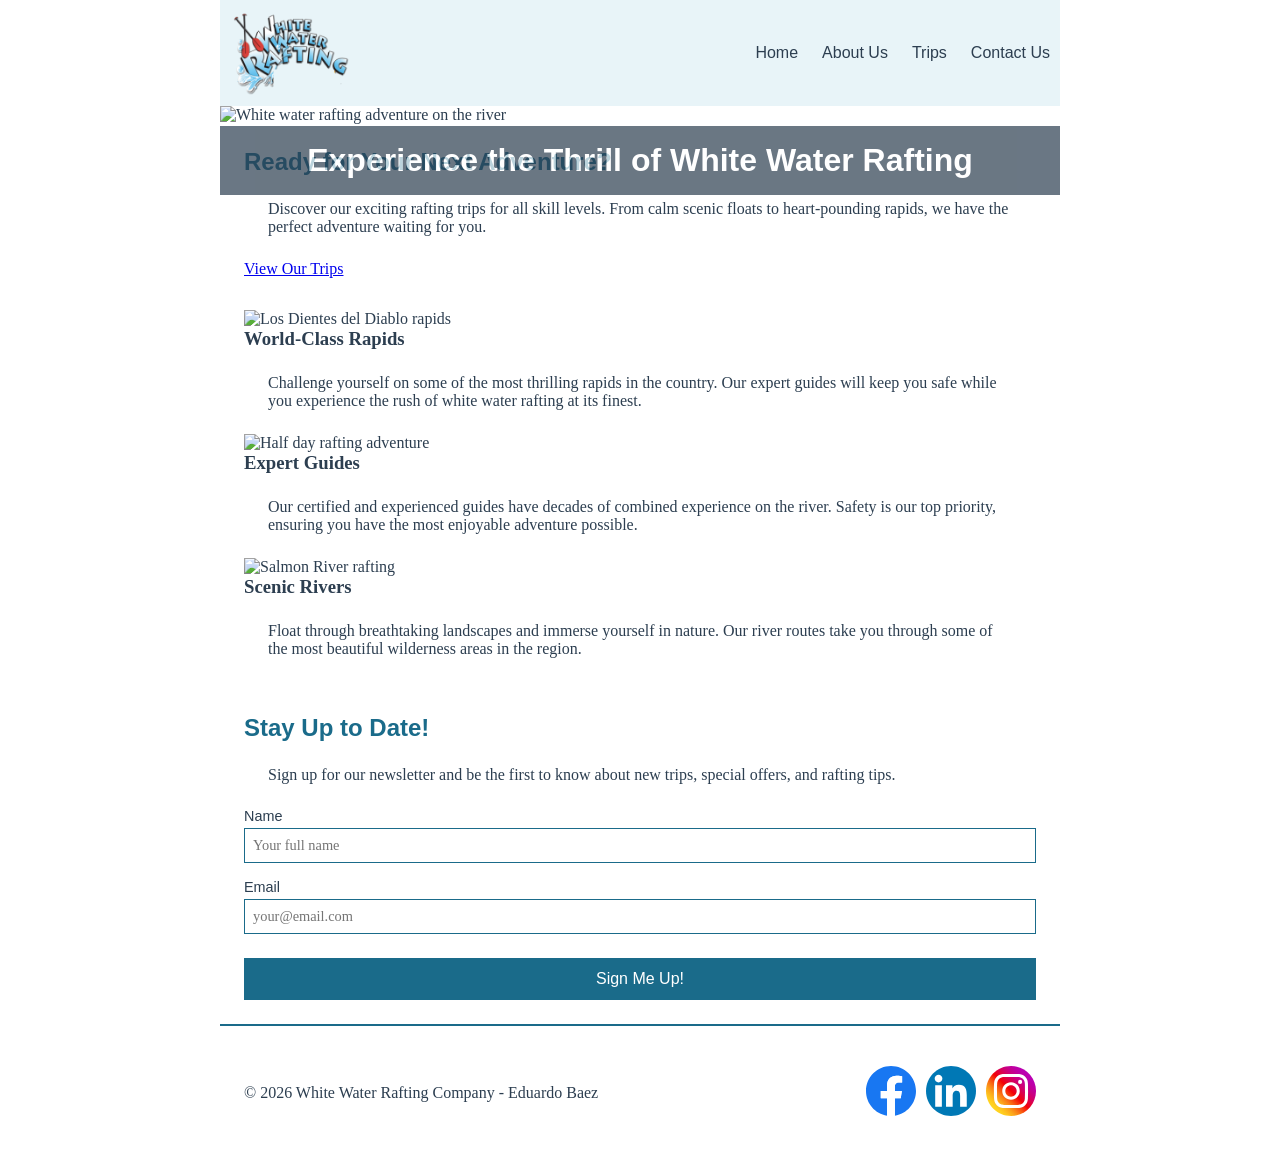
==== wwr/index.html @ 882ae235 "rafting site index page html" ====
<!--17 Jun 2026-->
<!DOCTYPE html>
<html lang="en">

<head>
    <meta charset="UTF-8">
    <meta name="viewport" content="width=device-width, initial-scale=1.0">
    <meta name="description"
      content="White Water Rafting Company - experience the thrill of whitewater rafting with our expert guides. Book your adventure today!">
    <meta name="author" content="Eduardo Baez">
    <title>Home - White Water Rafting Company</title>
    <link rel="stylesheet" href="styles/rafting.css">
</head>

<body>
    <header>
        <img src="images/logo.png" alt="White Water Rafting Company Logo">
        <nav>
            <ul>
                <li><a href="index.html">Home</a></li>
                <li><a href="about.html">About Us</a></li>
                <li><a href="trips.html">Trips</a></li>
                <li><a href="contact.html">Contact Us</a></li>
            </ul>
        </nav>
    </header>

    <main>
        <!-- Hero Section -->
        <div class="hero">
            <img src="images/hero.jpg" alt="White water rafting adventure on the river">
            <h1>Experience the Thrill of White Water Rafting</h1>
        </div>

        <!-- Call to Action -->
        <section class="cta-section">
            <h2>Ready for Your Next Adventure?</h2>
            <p>Discover our exciting rafting trips for all skill levels. From calm scenic floats
                to heart-pounding rapids, we have the perfect adventure waiting for you.</p>
            <a href="trips.html" class="cta-button">View Our Trips</a>
        </section>

        <!-- Grid Content Section -->
        <section class="home-grid">
            <div class="grid-item">
                <img src="images/dientes.jpg" alt="Los Dientes del Diablo rapids">
                <h3>World-Class Rapids</h3>
                <p>Challenge yourself on some of the most thrilling rapids in the country.
                    Our expert guides will keep you safe while you experience the rush of
                    white water rafting at its finest.</p>
            </div>
            <div class="grid-item">
                <img src="images/halfday.jpg" alt="Half day rafting adventure">
                <h3>Expert Guides</h3>
                <p>Our certified and experienced guides have decades of combined experience
                    on the river. Safety is our top priority, ensuring you have the most
                    enjoyable adventure possible.</p>
            </div>
            <div class="grid-item">
                <img src="images/salmon.jpg" alt="Salmon River rafting">
                <h3>Scenic Rivers</h3>
                <p>Float through breathtaking landscapes and immerse yourself in nature.
                    Our river routes take you through some of the most beautiful wilderness
                    areas in the region.</p>
            </div>
        </section>

        <!-- Newsletter Section -->
        <section class="newsletter-section">
            <h2>Stay Up to Date!</h2>
            <p>Sign up for our newsletter and be the first to know about new trips,
                special offers, and rafting tips.</p>
            <form class="newsletter-form" action="#" method="post">
                <div class="form-group">
                    <label for="newsletter-name">Name</label>
                    <input type="text" id="newsletter-name" name="name" placeholder="Your full name"
                      required>
                </div>
                <div class="form-group">
                    <label for="newsletter-email">Email</label>
                    <input type="email" id="newsletter-email" name="email"
                      placeholder="your@email.com" required>
                </div>
                <button type="submit">Sign Me Up!</button>
            </form>
        </section>
    </main>

    <footer>
        <p>© 2026 White Water Rafting Company - Eduardo Baez</p>
        <nav class="socialmedia">
            <a href="https://facebook.com">
                <img src="images/facebook.svg" alt="Facebook Icon">
            </a>
            <a href="https://linkedin.com">
                <img src="images/linkedin.svg" alt="LinkedIn Icon">
            </a>
            <a href="https://instagram.com">
                <img src="images/instagram.svg" alt="Instagram Icon">
            </a>
        </nav>
    </footer>
</body>

</html>
---- wwr/styles/rafting.css ----
:root {
    --primary-color: #1a6b8a;
    --accent1-color: #2c3e50;
    --accent2-color: #e8f4f8;
    --body-font: Georgia, serif;
    --heading-font: 'Arial Black', sans-serif;
}

* {
    margin: 0;
    padding: 0;
    box-sizing: border-box;
}

body {
    font-family: var(--body-font);
    color: var(--accent1-color);
}

header,
main,
footer {
    width: 840px;
    margin: 0 auto;
}

h1,
h2 {
    font-family: var(--heading-font);
    color: var(--primary-color);
}

nav,
p,
section,
article {
    margin: 16px;
    padding: 8px;
}

.socialmedia a {
    text-decoration: none;
}

.hero {
    position: relative;
}

.hero img {
    display: block;
    width: 100%;
    height: auto;
}

h1 {
    position: absolute;
    top: 20px;
    width: 100%;
    padding: 16px;
    text-align: center;
    opacity: 0.7;
    background-color: var(--accent1-color);
    color: #fff;
}

.hero article {
    position: absolute;
    bottom: 20px;
    left: 10px;
    background-color: var(--accent2-color);
    padding: 16px;
    width: 70%;
    opacity: 0.9;
}

.hero article img {
    float: right;
    width: 125px;
    margin: 8px;
}

.socialmedia img {
    width: 50px;
}

/* ===== HEADER: CSS GRID ===== */
header {
    display: grid;
    grid-template-columns: auto 1fr;
    align-items: center;
    padding: 10px;
    background-color: var(--accent2-color);
}

header > img {
    width: 120px;
    height: auto;
}

/* ===== NAV: CSS FLEX ===== */
header nav {
    margin: 0;
    padding: 0;
}

nav ul {
    display: flex;
    list-style: none;
    justify-content: flex-end;
    gap: 24px;
    margin: 0;
    padding: 0;
}

nav ul li a {
    text-decoration: none;
    color: var(--accent1-color);
    font-family: var(--heading-font);
    font-size: 1rem;
}

nav ul li a:hover {
    color: var(--primary-color);
}

/* ===== HISTORY ===== */
#history {
    padding: 20px 0;
}

.history-layout {
    display: grid;
    grid-template-columns: 1fr auto 1fr;
    gap: 20px;
    align-items: start;
    margin-top: 16px;
}

.history-layout img {
    width: 200px;
    height: auto;
}

/* ===== ADVENTURE ===== */
#adventure {
    padding: 20px 0;
    text-align: center;
}

.adventure-layout {
    display: flex;
    justify-content: space-around;
    gap: 12px;
    margin-top: 16px;
}

.adventure-layout figure {
    flex: 1;
    text-align: center;
}

.adventure-layout img {
    width: 100%;
    height: auto;
    display: block;
}

.adventure-layout figcaption {
    margin-top: 8px;
    font-size: 0.85rem;
    color: var(--accent1-color);
}

/* ===== FOOTER ===== */
footer {
    display: flex;
    justify-content: space-between;
    align-items: center;
    padding: 16px 0;
    border-top: 2px solid var(--primary-color);
    margin-top: 16px;
}

.socialmedia {
    display: flex;
    gap: 10px;
    align-items: center;
}

/* ===== CONTACT PAGE ===== */

.contact-info {
    text-align: center;
    padding: 24px 0;
}

.contact-info h1 {
    position: static;
    background-color: transparent;
    color: var(--primary-color);
    opacity: 1;
    padding: 0;
    margin-bottom: 12px;
}

.contact-info address {
    font-style: normal;
    line-height: 1.8;
}

.contact-info a {
    color: var(--primary-color);
    text-decoration: none;
}

.contact-info a:hover {
    text-decoration: underline;
}

/* Map + Form: 2 columnas */
.contact-layout {
    display: grid;
    grid-template-columns: 1fr 1fr;
    gap: 24px;
    align-items: start;
    margin: 16px 0;
}

.map-container iframe {
    width: 100%;
    height: 400px;
    border: 2px solid var(--primary-color);
}

/* Form */
.form-group {
    display: flex;
    flex-direction: column;
    margin-bottom: 16px;
}

.form-group label {
    font-family: var(--heading-font);
    color: var(--accent1-color);
    margin-bottom: 4px;
    font-size: 0.9rem;
}

.form-group input[type="text"],
.form-group input[type="email"],
.form-group textarea {
    padding: 8px;
    border: 1px solid var(--primary-color);
    font-family: var(--body-font);
    font-size: 0.9rem;
    color: var(--accent1-color);
    background-color: #fff;
}

.form-group textarea {
    resize: vertical;
}

.radio-group {
    display: flex;
    flex-direction: column;
    gap: 6px;
    margin-top: 4px;
}

.radio-group label {
    font-family: var(--body-font);
    font-size: 0.9rem;
    display: flex;
    align-items: center;
    gap: 8px;
}

.checkbox-group label {
    font-family: var(--body-font);
    font-size: 0.9rem;
    display: flex;
    align-items: center;
    gap: 8px;
}

button[type="submit"] {
    background-color: var(--primary-color);
    color: #fff;
    border: none;
    padding: 12px 24px;
    font-family: var(--heading-font);
    font-size: 1rem;
    cursor: pointer;
    width: 100%;
    margin-top: 8px;
}

button[type="submit"]:hover {
    background-color: var(--accent1-color);
}

/* Employees */
.employees {
    text-align: center;
    padding: 24px;
    border: 2px solid var(--primary-color);
    margin: 16px 0;
}

.employee-layout {
    display: flex;
    justify-content: space-around;
    gap: 16px;
    margin-top: 16px;
}

.employee-layout figure {
    flex: 1;
    text-align: center;
}

.employee-layout img {
    width: 100%;
    height: 200px;
    object-fit: cover;
    display: block;
}

.employee-layout figcaption {
    margin-top: 8px;
    font-size: 0.85rem;
    color: var(--accent1-color);
}
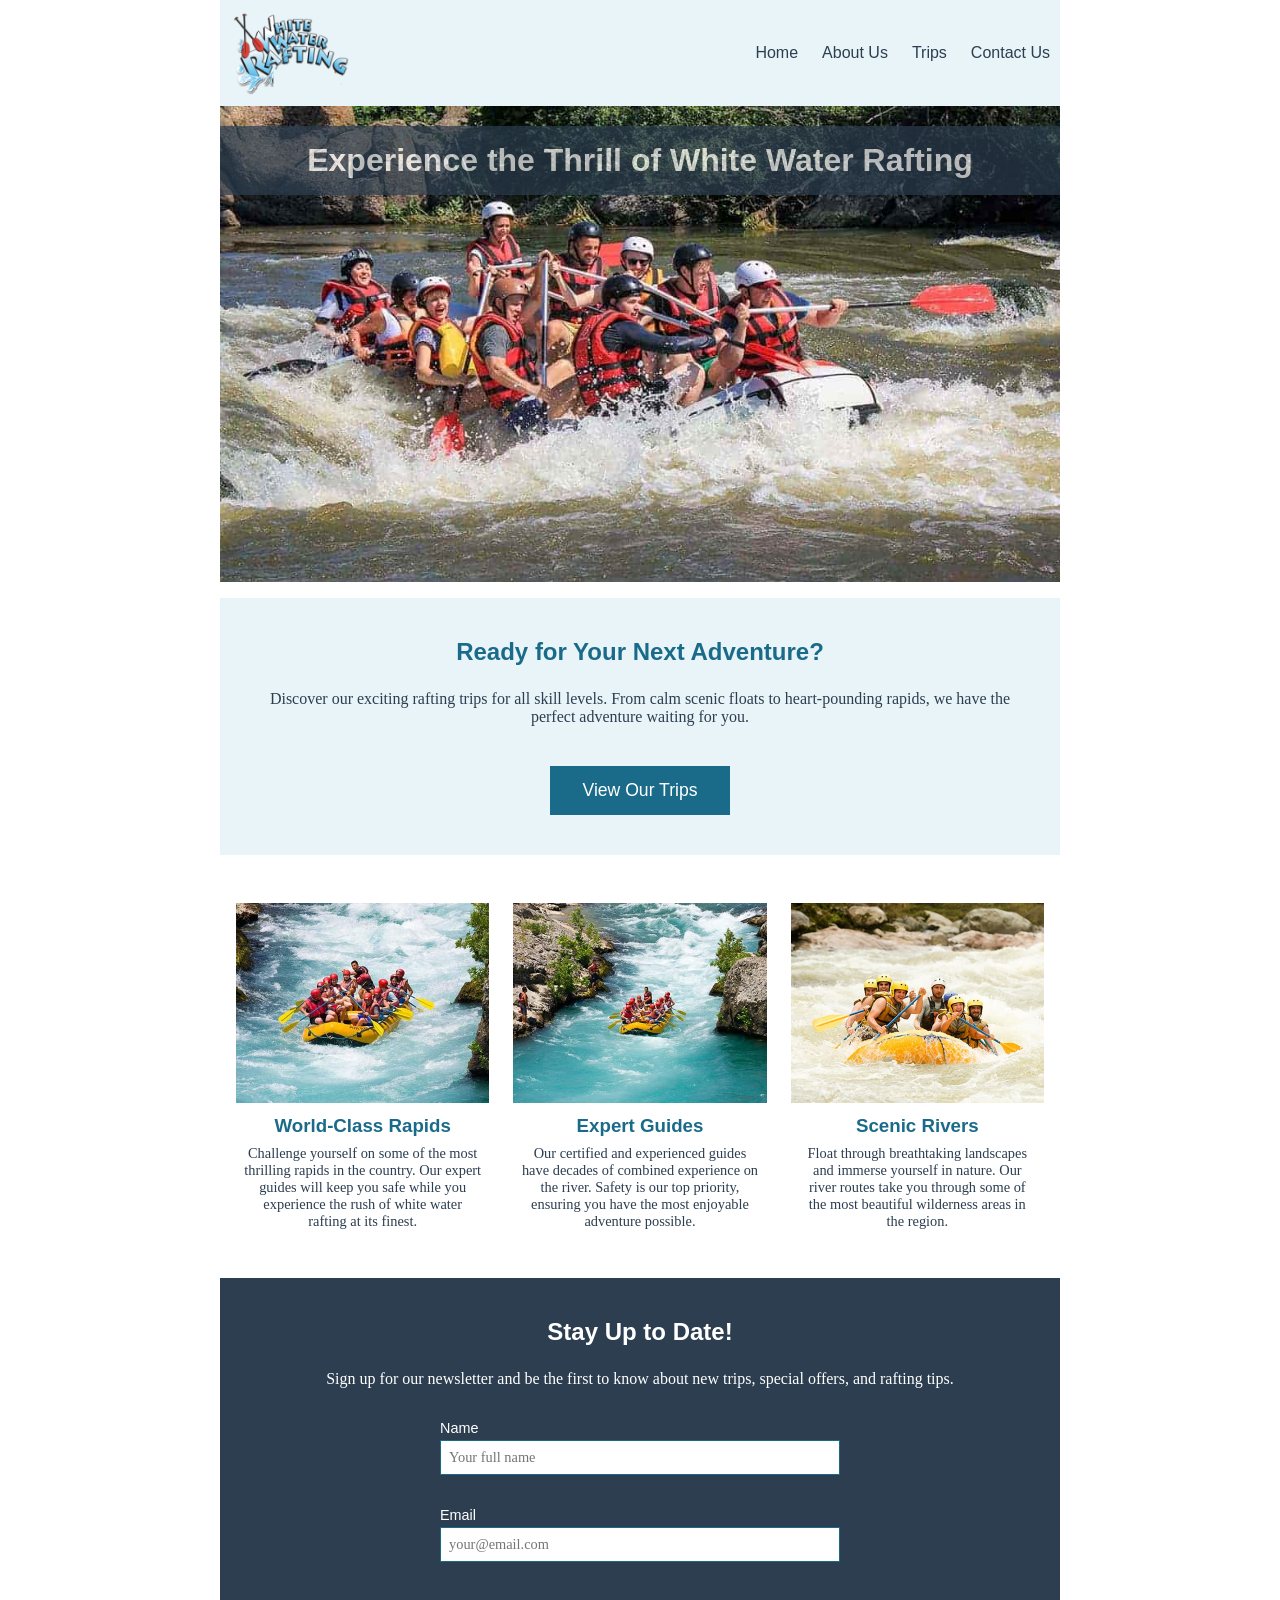
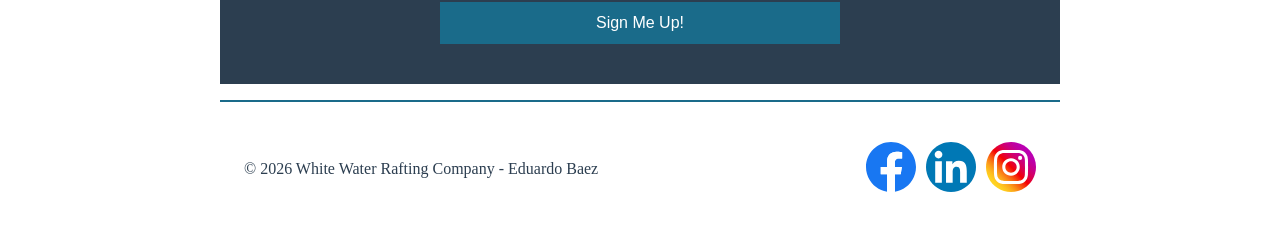
==== commit b76c0de1: "rafting page html" ====
--- a/wwr/index.html
+++ b/wwr/index.html
@@ -9,6 +9,7 @@
       content="White Water Rafting Company - experience the thrill of whitewater rafting with our expert guides. Book your adventure today!">
     <meta name="author" content="Eduardo Baez">
     <title>Home - White Water Rafting Company</title>
+    <link rel="icon" href="images/logo.png" type="image/png">
     <link rel="stylesheet" href="styles/rafting.css">
 </head>
 
--- a/wwr/styles/rafting.css
+++ b/wwr/styles/rafting.css
@@ -52,7 +52,7 @@
     height: auto;
 }
 
-h1 {
+.hero h1 {
     position: absolute;
     top: 20px;
     width: 100%;
@@ -63,7 +63,7 @@
     color: #fff;
 }
 
-.hero article {
+.hero-overlay {
     position: absolute;
     bottom: 20px;
     left: 10px;
@@ -73,7 +73,7 @@
     opacity: 0.9;
 }
 
-.hero article img {
+.hero-overlay img {
     float: right;
     width: 125px;
     margin: 8px;
@@ -192,15 +192,6 @@
 .contact-info {
     text-align: center;
     padding: 24px 0;
-}
-
-.contact-info h1 {
-    position: static;
-    background-color: transparent;
-    color: var(--primary-color);
-    opacity: 1;
-    padding: 0;
-    margin-bottom: 12px;
 }
 
 .contact-info address {
@@ -331,4 +322,214 @@
     margin-top: 8px;
     font-size: 0.85rem;
     color: var(--accent1-color);
+}
+
+/* ===== HOME PAGE ===== */
+
+/* Call to Action */
+.cta-section {
+    text-align: center;
+    padding: 40px 20px;
+    background-color: var(--accent2-color);
+    margin: 16px 0;
+}
+
+.cta-button {
+    display: inline-block;
+    background-color: var(--primary-color);
+    color: #ffffff;
+    padding: 14px 32px;
+    text-decoration: none;
+    font-family: var(--heading-font);
+    font-size: 1.1rem;
+    margin-top: 16px;
+}
+
+.cta-button:hover {
+    background-color: var(--accent1-color);
+}
+
+/* Home Grid */
+.home-grid {
+    display: grid;
+    grid-template-columns: 1fr 1fr 1fr;
+    gap: 24px;
+    padding: 32px 0;
+}
+
+.grid-item {
+    text-align: center;
+}
+
+.grid-item img {
+    width: 100%;
+    height: 200px;
+    object-fit: cover;
+    display: block;
+}
+
+.grid-item h3 {
+    font-family: var(--heading-font);
+    color: var(--primary-color);
+    margin: 12px 0 8px;
+}
+
+.grid-item p {
+    font-size: 0.9rem;
+    margin: 0;
+    padding: 0 8px;
+}
+
+/* Newsletter */
+.newsletter-section {
+    background-color: var(--accent1-color);
+    color: #ffffff;
+    text-align: center;
+    padding: 40px 20px;
+    margin: 16px 0;
+}
+
+.newsletter-section h2 {
+    color: #ffffff;
+    margin-bottom: 8px;
+}
+
+.newsletter-section p {
+    margin-bottom: 24px;
+    color: #ffffff;
+}
+
+.newsletter-form {
+    display: flex;
+    flex-direction: column;
+    align-items: center;
+    gap: 16px;
+    max-width: 400px;
+    margin: 0 auto;
+}
+
+.newsletter-form .form-group {
+    width: 100%;
+}
+
+.newsletter-form label {
+    color: #ffffff;
+    font-family: var(--heading-font);
+    display: block;
+    margin-bottom: 4px;
+    text-align: left;
+}
+
+.newsletter-form input {
+    width: 100%;
+    padding: 10px;
+    border: none;
+    font-family: var(--body-font);
+    font-size: 0.9rem;
+}
+
+.newsletter-form button {
+    background-color: var(--primary-color);
+    color: #ffffff;
+    border: none;
+    padding: 12px 32px;
+    font-family: var(--heading-font);
+    font-size: 1rem;
+    cursor: pointer;
+    width: 100%;
+}
+
+.newsletter-form button:hover {
+    background-color: #ffffff;
+    color: var(--primary-color);
+}
+
+/* ===== TRIPS PAGE ===== */
+
+/* Trip Sections */
+.trip-section {
+    padding: 32px 0;
+    border-bottom: 1px solid var(--accent2-color);
+}
+
+.trip-section-alt {
+    background-color: var(--accent2-color);
+    padding: 32px 16px;
+}
+
+.trip-layout {
+    display: grid;
+    grid-template-columns: 1fr 1fr;
+    gap: 32px;
+    align-items: center;
+}
+
+.trip-image img {
+    width: 100%;
+    height: 280px;
+    object-fit: cover;
+    display: block;
+}
+
+.trip-info h2 {
+    margin-bottom: 12px;
+}
+
+.trip-info p {
+    margin-bottom: 16px;
+    line-height: 1.6;
+}
+
+.trip-info ul {
+    list-style: none;
+    padding: 0;
+    margin: 0;
+}
+
+.trip-info ul li {
+    padding: 6px 0;
+    border-bottom: 1px solid var(--primary-color);
+    font-size: 0.95rem;
+}
+
+/* Trips Table */
+.trips-table-section {
+    padding: 32px 0;
+    text-align: center;
+}
+
+.trips-table-section h2 {
+    margin-bottom: 20px;
+}
+
+.trips-table {
+    width: 100%;
+    border-collapse: collapse;
+    font-family: var(--body-font);
+}
+
+.trips-table thead {
+    background-color: var(--primary-color);
+    color: #ffffff;
+}
+
+.trips-table th {
+    padding: 12px 16px;
+    text-align: left;
+    font-family: var(--heading-font);
+    font-size: 0.9rem;
+}
+
+.trips-table td {
+    padding: 10px 16px;
+    border-bottom: 1px solid var(--accent2-color);
+    font-size: 0.9rem;
+}
+
+.trips-table tbody tr:nth-child(even) {
+    background-color: var(--accent2-color);
+}
+
+.trips-table tbody tr:hover {
+    background-color: #d0e8f0;
 }
